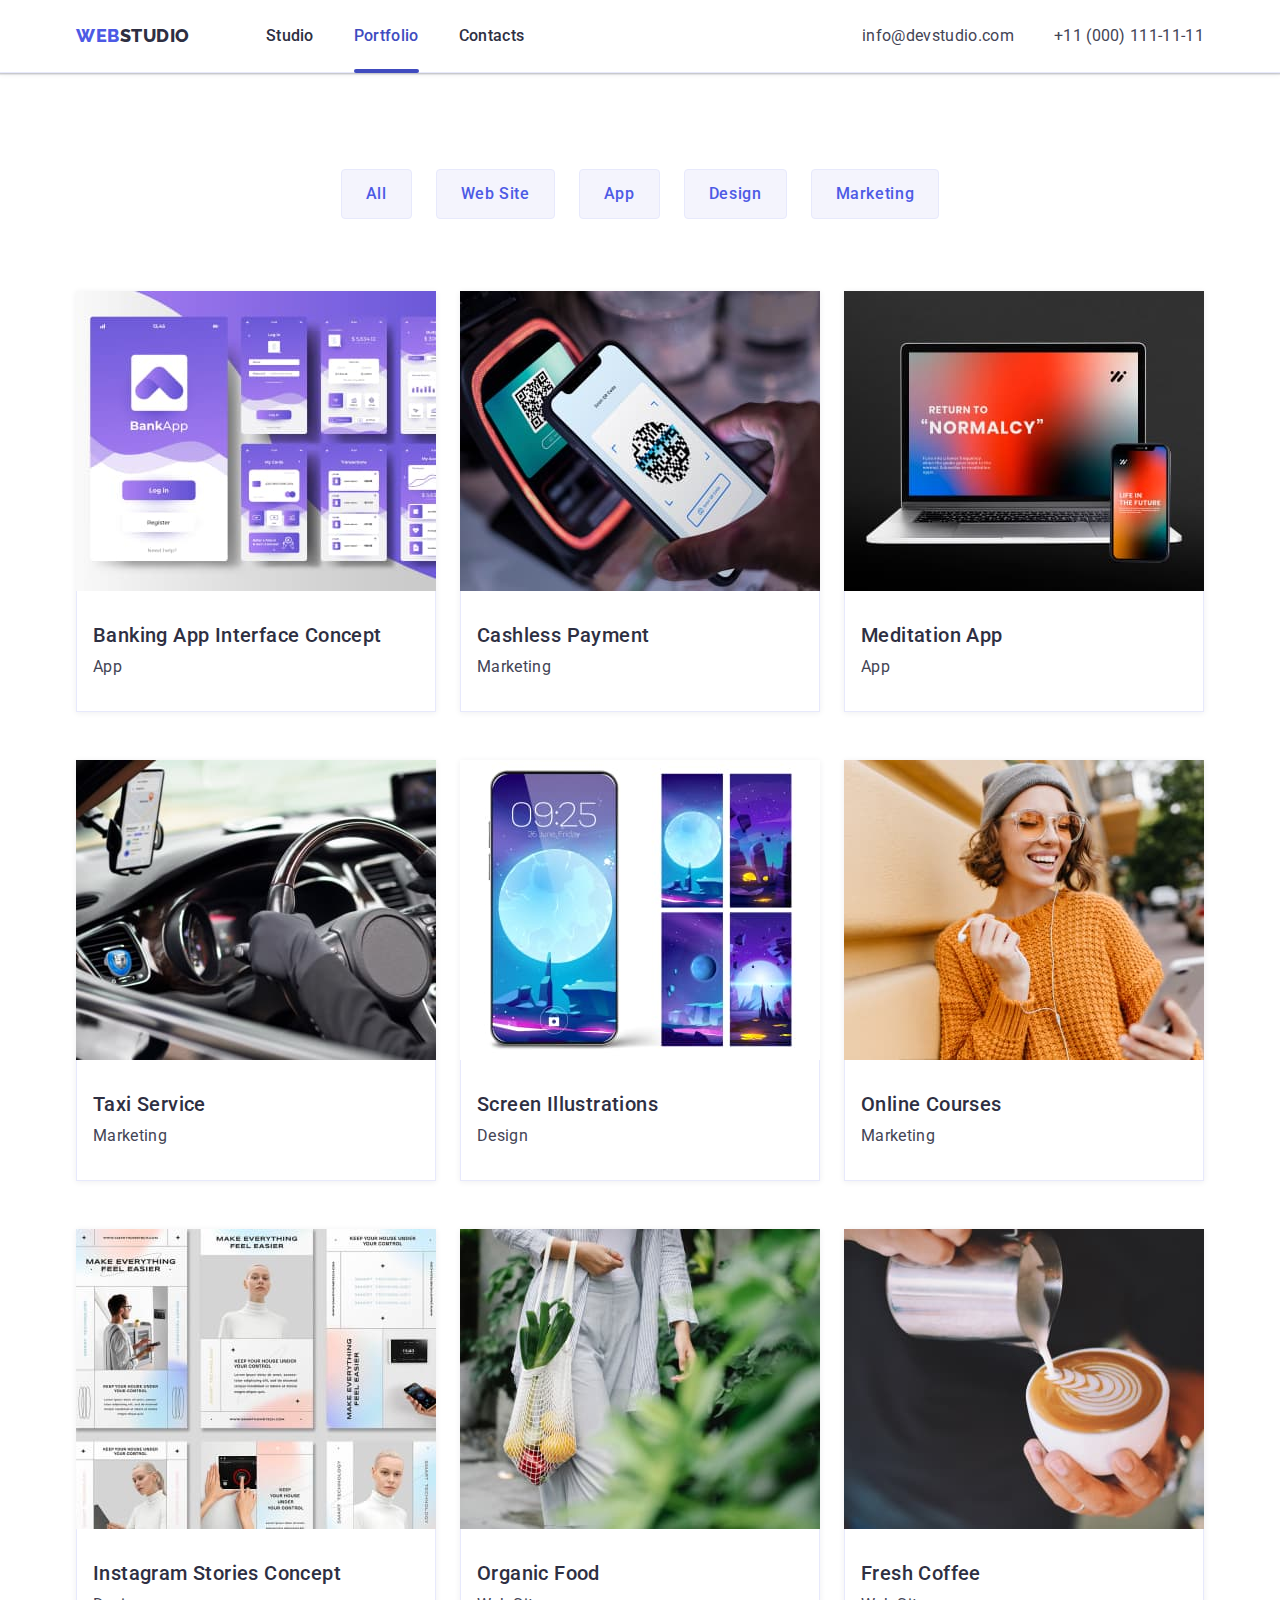
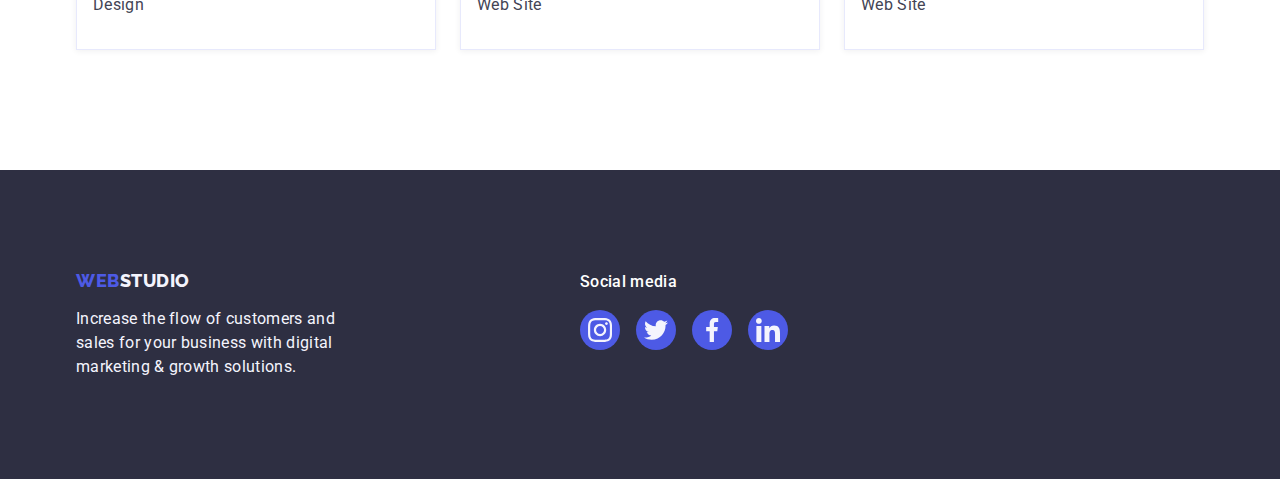
==== portfolio.html @ ffebf67d "Initial commit" ====
<!DOCTYPE html>
<html lang="en">
  <head>
    <meta charset="UTF-8" />
    <meta http-equiv="X-UA-Compatible" content="IE=edge" />
    <meta name="viewport" content="width=device-width, initial-scale=1.0" />
    <title>Portfolio</title>
    <link rel="preconnect" href="https://fonts.googleapis.com" />
    <link rel="preconnect" href="https://fonts.gstatic.com" crossorigin />
    <link
      href="https://fonts.googleapis.com/css2?family=Raleway:wght@800&family=Roboto:wght@400;500;700&display=swap"
      rel="stylesheet"
    />
    <link
      rel="stylesheet"
      href="https://cdnjs.cloudflare.com/ajax/libs/modern-normalize/2.0.0/modern-normalize.min.css"
    />
    <link rel="stylesheet" href="./css/styles.css" />
  </head>
  <body>
    <header class="page-header">
      <div class="container page-header-container">
        <nav class="page-nav">
          <a class="logo link" href="./index.html"
            >Web<span class="logo-ligh">Studio</span>
          </a>
          <ul class="menu list">
            <li class="menu-item">
              <a class="menu-link link" href="./index.html">Studio</a>
            </li>

            <li class="menu-item">
              <a class="menu-link link active" href="./portfolio.html"
                >Portfolio</a
              >
            </li>
            <li class="menu-item">
              <a class="menu-link link" href="">Contacts</a>
            </li>
          </ul>
        </nav>
        <address class="contacts">
          <ul class="page-contact list">
            <li class="contact-item">
              <a class="contact-mt link" href="mailto:info@devstudio.com"
                >info@devstudio.com</a
              >
            </li>
            <li class="contact-item">
              <a class="contact-mt link" href="tel:+110001111111"
                >+11 (000) 111-11-11</a
              >
            </li>
          </ul>
        </address>
      </div>
    </header>
    <main>
      <section class="fold">
        <div class="container">
          <h1 class="visually-hidden">Portfolio</h1>
          <ul class="btn-list list">
            <li><button type="button" class="guide-btn link">All</button></li>
            <li>
              <button type="button" class="guide-btn link">Web Site</button>
            </li>
            <li><button type="button" class="guide-btn link">App</button></li>
            <li>
              <button type="button" class="guide-btn link">Design</button>
            </li>
            <li>
              <button type="button" class="guide-btn link">Marketing</button>
            </li>
          </ul>

          <ul class="all-cont list link">
            <li class="all-cont-posit">
              <a class="link all-cont-link" href=""
                ><div class="img-box">
                  <img
                    src="./images/imgof.jpg"
                    width="360"
                    alt="menu-concept"
                  />
                  <p class="img-box-txt">
                    14 Stylish and User-Friendly App Design Concepts · Task
                    Manager App · Calorie Tracker App · Exotic Fruit Ecommerce
                    App · Cloud Storage App
                  </p>
                </div>
                <div class="frame">
                  <h2 class="card-title-posit specification">
                    Banking App Interface Concept
                  </h2>
                  <p class="card-txt-posit specification-p">App</p>
                </div>
              </a>
            </li>
            <li class="all-cont-posit">
              <a class="link all-cont-link" href="">
                <div class="img-box">
                  <img
                    src="./images/imgos.jpg"
                    width="360"
                    alt="qr-code-smartphone"
                  />
                  <p class="img-box-txt">
                    14 Stylish and User-Friendly App Design Concepts · Task
                    Manager App · Calorie Tracker App · Exotic Fruit Ecommerce
                    App · Cloud Storage App
                  </p>
                </div>
                <div class="frame">
                  <h2 class="card-title-posit specification">
                    Cashless Payment
                  </h2>
                  <p class="card-txt-posit specification-p">Marketing</p>
                </div></a
              >
            </li>
            <li class="all-cont-posit">
              <a class="link all-cont-link" href="">
                <div class="img-box">
                  <img
                    src="./images/imgot.jpg"
                    width="360"
                    alt="smartphone-and-notebook"
                  />
                  <p class="img-box-txt">
                    14 Stylish and User-Friendly App Design Concepts · Task
                    Manager App · Calorie Tracker App · Exotic Fruit Ecommerce
                    App · Cloud Storage App
                  </p>
                </div>
                <div class="frame">
                  <h2 class="card-title-posit specification">Meditation App</h2>
                  <p class="card-txt-posit specification-p">App</p>
                </div></a
              >
            </li>
            <li class="all-cont-posit">
              <a class="link all-cont-link" href="">
                <div class="img-box">
                  <img
                    src="./images/imgtf.jpg"
                    width="360"
                    alt="car-interior"
                  />
                  <p class="img-box-txt">
                    14 Stylish and User-Friendly App Design Concepts · Task
                    Manager App · Calorie Tracker App · Exotic Fruit Ecommerce
                    App · Cloud Storage App
                  </p>
                </div>
                <div class="frame">
                  <h2 class="card-title-posit specification">Taxi Service</h2>
                  <p class="card-txt-posit specification-p">Marketing</p>
                </div></a
              >
            </li>
            <li class="all-cont-posit">
              <a class="link all-cont-link" href="">
                <div class="img-box">
                  <img
                    src="./images/imgts.jpg"
                    width="360"
                    alt="smartphone-moon"
                  />
                  <p class="img-box-txt">
                    14 Stylish and User-Friendly App Design Concepts · Task
                    Manager App · Calorie Tracker App · Exotic Fruit Ecommerce
                    App · Cloud Storage App
                  </p>
                </div>
                <div class="frame">
                  <h2 class="card-title-posit specification">
                    Screen Illustrations
                  </h2>
                  <p class="card-txt-posit specification-p">Design</p>
                </div></a
              >
            </li>
            <li class="all-cont-posit">
              <a class="link all-cont-link" href="">
                <div class="img-box">
                  <img src="./images/imgtt.jpg" width="360" alt="girl" />
                  <p class="img-box-txt">
                    14 Stylish and User-Friendly App Design Concepts · Task
                    Manager App · Calorie Tracker App · Exotic Fruit Ecommerce
                    App · Cloud Storage App
                  </p>
                </div>
                <div class="frame">
                  <h2 class="card-title-posit specification">Online Courses</h2>
                  <p class="card-txt-posit specification-p">Marketing</p>
                </div></a
              >
            </li>
            <li class="all-cont-posit">
              <a class="link all-cont-link" href="">
                <div class="img-box">
                  <img
                    src="./images/imgthf.jpg"
                    width="360"
                    alt="photo-woman"
                  />
                  <p class="img-box-txt">
                    14 Stylish and User-Friendly App Design Concepts · Task
                    Manager App · Calorie Tracker App · Exotic Fruit Ecommerce
                    App · Cloud Storage App
                  </p>
                </div>
                <div class="frame">
                  <h2 class="card-title-posit specification">
                    Instagram Stories Concept
                  </h2>
                  <p class="card-txt-posit specification-p">Design</p>
                </div></a
              >
            </li>
            <li class="all-cont-posit">
              <a class="link all-cont-link" href="">
                <div class="img-box">
                  <img
                    src="./images/imgths.jpg"
                    width="360"
                    alt="wegetable-in-bag"
                  />
                  <p class="img-box-txt">
                    14 Stylish and User-Friendly App Design Concepts · Task
                    Manager App · Calorie Tracker App · Exotic Fruit Ecommerce
                    App · Cloud Storage App
                  </p>
                </div>

                <div class="frame">
                  <h2 class="card-title-posit specification">Organic Food</h2>
                  <p class="card-txt-posit specification-p">Web Site</p>
                </div></a
              >
            </li>
            <li class="all-cont-posit">
              <a class="link all-cont-link" href="">
                <div class="img-box">
                  <img src="./images/imgtht.jpg" width="360" alt="cofe-late" />
                  <p class="img-box-txt">
                    14 Stylish and User-Friendly App Design Concepts · Task
                    Manager App · Calorie Tracker App · Exotic Fruit Ecommerce
                    App · Cloud Storage App
                  </p>
                </div>
                <div class="frame">
                  <h2 class="card-title-posit specification">Fresh Coffee</h2>
                  <p class="card-txt-posit specification-p">Web Site</p>
                </div></a
              >
            </li>
          </ul>
        </div>
      </section>
    </main>
    <footer class="vault">
      <div class="container vault-container">
        <div class="vault-list">
          <a class="logo link logo-valut" href="./index.html"
            >Web<span class="logo-dark">Studio</span>
          </a>
          <p class="vault-txt">
            Increase the flow of customers and sales for your business with
            digital marketing & growth solutions.
          </p>
        </div>

        <div>
          <p class="vault-soc-title">Social media</p>
          <ul class="list valut-soc-posit">
            <li class="valut-soc-list">
              <a href="https://www.instagram.com/" class="valut-links"
                ><svg class="valut-icon" width="24" height="24">
                  <use href="./images/icons.svg#instagram"></use>
                </svg>
              </a>
            </li>
            <li class="valut-soc-list">
              <a href="https://twitter.com/" class="valut-links">
                <svg class="valut-icon" width="24" height="24">
                  <use href="./images/icons.svg#twitter"></use>
                </svg>
              </a>
            </li>
            <li class="valut-soc-list">
              <a href="https://uk-ua.facebook.com/" class="valut-links"
                ><svg class="valut-icon" width="24" height="24">
                  <use href="./images/icons.svg#facebook"></use>
                </svg>
              </a>
            </li>
            <li class="valut-soc-list">
              <a href="https://www.linkedin.com/" class="valut-links"
                ><svg class="valut-icon" width="24" height="24">
                  <use href="./images/icons.svg#likedin"></use>
                </svg>
              </a>
            </li>
          </ul>
        </div>
      </div>
    </footer>
  </body>
</html>
---- css/styles.css ----
.list {
  list-style: none;
}
.link {
  text-decoration: none;
}
button {
  cursor: pointer;
}

h1,
h2,
h3,
h4,
p {
  margin-top: 0;
  margin-bottom: 0;
}
ul,
ol {
  margin-top: 0;
  margin-bottom: 0;
  margin-left: 0;
  padding: 0;
}

img {
  display: block;
}

.container {
  width: 1158px;
  margin: 0 auto;
  padding: 0 15px;
}

.visually-hidden {
  position: absolute;
  width: 1px;
  height: 1px;
  margin: -1px;
  border: 0;
  padding: 0;
  white-space: nowrap;
  clip-path: inset(100%);
  clip: rect(0 0 0 0);
  overflow: hidden;
}

.title-posit {
  margin-bottom: 72px;
}
.card-title-posit {
  margin-bottom: 8px;
}

.logo {
  display: inline-block;
  text-transform: uppercase;
  font-family: "Raleway", sans-serif;
  font-weight: 800;
  font-size: 18px;
  line-height: 1.17;
  letter-spacing: 0.03em;
  color: var(--subsid-color);
  margin-right: 76px;
}
.logo-valut {
  margin-bottom: 16px;
}

.logo-ligh {
  color: var(--ancillary-color);
}

.logo-dark {
  color: var(--log-stud-col);
}

:root {
  --subsid-color: #4d5ae5;
  --logo-font: "Raleway", sans-serif;
  --dark-bgr: #2e2f42;
  --ancillary-color: #2e2f42;
  --backgr-color: #ffffff;
  --log-stud-col: #f4f4fd;
  --body-color: #434455;
  --backgr-btn: #404bbf;
  --fold-btn-color: #e7e9fc;
  --frame-custom-color: #8e8f99;
  --hfsoc-valut: #31d0aa;
  --modal-color: #fcfcfc;
}

body {
  font-family: "Raleway", sans-serif;
  font-family: "Roboto", sans-serif;
  background-color: var(--backgr-color);
  color: var(--body-color);
}

.page-header {
  background-color: color #e7e9fc;
  display: flex;
  border-bottom: 1px solid #e7e9fc;
  position: relative;
  color: var(--backgr-btn);
  box-shadow: 0px 2px 1px rgba(46, 47, 66, 0.08),
    0px 1px 1px rgba(46, 47, 66, 0.16), 0px 1px 6px rgba(46, 47, 66, 0.08);
}

.page-header-container {
  display: flex;
  align-items: center;
}

.page-nav {
  display: flex;
  align-items: center;
}

.menu {
  display: flex;
  gap: 40px;
}

.menu-link {
  font-weight: 500;
  font-size: 16px;
  letter-spacing: 0.02em;
  line-height: 1.5;
  color: var(--ancillary-color);
  padding: 0 15px;
  display: block;
  padding: 24px 0;
  position: relative;
  transition: color 250ms cubic-bezier(0.4, 0, 0.2, 1);
}
.menu-link:hover,
.menu-link:focus {
  color: var(--backgr-btn);
}

.menu-link.active {
  color: var(--backgr-btn);
}

.menu-link.active::after {
  content: "";
  position: absolute;
  left: 0;
  bottom: -1px;
  display: block;
  width: 100%;
  height: 4px;
  border-radius: 2px;
  background-color: var(--backgr-btn);
}

.contacts {
  font-style: normal;
  line-height: 1.5;
  margin-left: auto;
}

.page-contact {
  display: flex;
  gap: 40px;
}

.contact-mt {
  font-size: 16px;
  letter-spacing: 0.02em;
  color: var(--body-color);
  padding: 24px 0;
  transition: color 250ms cubic-bezier(0.4, 0, 0.2, 1);
}
.contact-mt:hover,
.contact-mt:focus {
  color: var(--backgr-btn);
}

.order-btn {
  font-family: "Roboto", sans-serif;
  font-weight: 500;
  font-size: 16px;
  display: block;
  letter-spacing: 0.04em;
  line-height: 1.5;
  color: var(--backgr-color);
  padding: 16px 32px;
  min-width: 169px;
  background: var(--subsid-color);
  height: 56px;
  border: none;
  border-radius: 4px;
  margin: 0 auto;
  margin-top: 48px;
  transition: background-color 250ms cubic-bezier(0.4, 0, 0.2, 1);
}

.order-btn:hover,
.order-btn:focus {
  background-color: var(--backgr-btn);
  border: none;
}

.designation {
  max-width: 1440px;
  background-color: var(--ancillary-color);
  padding: 188px 0;
  margin: 0 auto;
  background-image: linear-gradient(
      to bottom,
      rgba(46, 47, 66, 0.7),
      rgba(46, 47, 66, 0.7)
    ),
    url(../images/people-office.jpg);
  background-repeat: no-repeat;
  background-position: center;
  background-size: cover;
}

.designation-title {
  max-width: 496px;
  font-weight: 700;
  font-size: 56px;
  line-height: 1.07;
  letter-spacing: 0.02em;
  color: var(--backgr-color);
  text-align: center;
  margin-left: auto;
  margin-right: auto;
}
.advantage {
  padding-top: 120px;
  padding-bottom: 120px;
}

.advantage-title {
  font-weight: 700;
  font-size: 36px;
  line-height: 1.11;
  letter-spacing: 0.02em;
  color: var(--ancillary-color);
  margin-left: auto;
  margin-right: auto;
  text-align: center;
}

.advantage-list {
  display: flex;
  gap: 24px;
}

.adv-qual {
  justify-content: left;
  width: calc((100% - 72px) / 4);
}

.title-adv {
  font-weight: 500;
  font-size: 20px;
  line-height: 1.2;
  letter-spacing: 0.02em;
  color: var(--ancillary-color);
  margin-bottom: 8px;
}
.defin-adv {
  font-size: 16px;
  letter-spacing: 0.02em;
  line-height: 1.5;
}

.frame-adv-icon {
  display: flex;
  background-color: var(--log-stud-col);
  justify-content: center;
  align-items: center;
  height: 112px;
  margin-bottom: 8px;
  border-radius: 4px;
}

.ourwork {
  padding-bottom: 120px;
}

.ourwork-title {
  font-weight: 700;
  font-size: 36px;
  line-height: 1.11;
  text-align: center;
  text-transform: capitalize;
  color: var(--ancillary-color);
}

.ourwork-list {
  display: flex;
  gap: 24px;
}
.ourwork-art {
  width: calc((100% - 48px) / 3);
}

.employ {
  background-color: var(--log-stud-col);
  padding: 120px 0;
}

.employ-title {
  font-weight: 700;
  font-size: 36px;
  line-height: 1.11;
  text-align: center;
  text-transform: capitalize;
  letter-spacing: 0.02em;
  color: var(--ancillary-color);
}

.employ-list {
  display: flex;
  gap: 24px;
  background-color: var(--log-stud-col);
}

.employ-item {
  background-color: var(--backgr-color);
  box-shadow: 0px 1px 6px rgba(46, 47, 66, 0.08),
    0px 1px 1px rgba(46, 47, 66, 0.16), 0px 2px 1px rgba(46, 47, 66, 0.08);
  border-radius: 0px 0px 4px 4px;
}

.empl-card {
  padding: 32px 0;
}

.empl {
  font-weight: 500;
  font-size: 20px;
  line-height: 1.2;
  letter-spacing: 0.02em;
  color: var(--ancillary-color);
  text-align: center;
}
.empl-prof {
  font-size: 16px;
  letter-spacing: 0.02em;
  line-height: 1.5;
  text-align: center;
}

.empl-soc-posit {
  display: flex;
  gap: 24px;
  padding-top: 8px;
  justify-content: center;
}

.empl-links {
  transition: background-color 250ms cubic-bezier(0.4, 0, 0.2, 1);
}

.empl-links {
  display: flex;
  justify-content: center;
  align-items: center;
  width: 40px;
  height: 40px;
  border-radius: 50%;
  background-color: var(--subsid-color);
}

.empl-links:hover,
.empl-links:focus {
  background-color: var(--backgr-btn);
}

.empl-icon {
  fill: var(--log-stud-col);
  width: 16px;
  height: 16px;
}

/* CUSTOM */

.custom {
  padding: 120px 0;
}

.custom-title {
  font-weight: 700;
  font-size: 36px;
  line-height: 1.11;
  text-align: center;
  text-transform: capitalize;
  letter-spacing: 0.02em;
  color: var(--ancillary-color);
  margin-bottom: 72px;
}

.list-custom-icon {
  display: flex;
  gap: 24px;
}

.list-custom-point {
  width: calc((100% - 120px) / 6);
  height: 88px;
}

.link-custom-point {
  display: flex;
  justify-content: center;
  align-items: center;
  color: var(--frame-custom-color);
  width: 100%;
  height: 100%;
  border: 1px solid var(--frame-custom-color);
  border-radius: 4px;
  transition: border-color 250ms cubic-bezier(0.4, 0, 0.2, 1),
    color 250ms cubic-bezier(0.4, 0, 0.2, 1);
}

.custom-icon {
  fill: currentColor;
  width: 104px;
  height: 56px;
}

.link-custom-point:hover,
.link-custom-point:focus {
  color: var(--backgr-btn);
  border: 1px solid var(--backgr-btn);
}

/* VALUT */

.vault-container {
  display: flex;
  justify-content: flex-start;
  gap: 120px;
  align-items: baseline;
}

.vault-list {
  margin-right: 120px;
}

.vault {
  background: var(--dark-bgr);
  padding: 100px 0;
}

.vault-txt {
  font-size: 16px;
  letter-spacing: 0.02em;
  line-height: 1.5;
  color: var(--log-stud-col);
  width: 264px;
}

.vault-soc-title {
  font-weight: 500;
  font-size: 16px;
  line-height: 1.5;
  letter-spacing: 0.02em;
  color: var(--backgr-color);

  margin-bottom: 16px;
}

.valut-soc-posit {
  display: flex;
  gap: 16px;
}

/* .valut-soc-list {
} */

.valut-links {
  display: flex;
  justify-content: center;
  align-items: center;
  width: 40px;
  height: 40px;
  border-radius: 50%;
  background-color: var(--subsid-color);
  transition: background-color 250ms cubic-bezier(0.4, 0, 0.2, 1);
}

.valut-links:hover,
.valut-links:focus {
  background-color: var(--hfsoc-valut);
}

.valut-icon {
  fill: var(--log-stud-col);
  width: 24px;
  height: 24px;
}

/* modal window */
.modal-shell {
  position: fixed;
  top: 0;
  left: 0;
  width: 100%;
  height: 100%;
  background-color: rgba(46, 47, 66, 0.4);
  transition: opacity 250ms cubic-bezier(0.4, 0, 0.2, 1),
    visibility 250ms cubic-bezier(0.4, 0, 0.2, 1);
}
.is-hidden {
  opacity: 0;
  visibility: hidden;
  pointer-events: none;
}

.modal-w {
  position: absolute;
  top: 50%;
  left: 50%;
  transform: translate(-50%, -50%) scale(1);
  width: 408px;
  min-height: 584px;
  background: var(--modal-color);
  box-shadow: 0px 1px 1px rgba(0, 0, 0, 0.14), 0px 1px 3px rgba(0, 0, 0, 0.12),
    0px 2px 1px rgba(0, 0, 0, 0.2);
  border-radius: 4px;
  transition: transform 250ms cubic-bezier(0.4, 0, 0.2, 1);
}

.close-modal-w {
  position: absolute;
  top: 24px;
  right: 24px;
  width: 24px;
  height: 24px;
  border-radius: 50%;
  display: flex;
  align-items: center;
  justify-content: center;
  background-color: var(--fold-btn-color);
  border: 1px solid rgba(0, 0, 0, 0.1);
  padding: 0;
  cursor: pointer;
  transition: background-color 250ms cubic-bezier(0.4, 0, 0.2, 1),
    border 250ms cubic-bezier(0.4, 0, 0.2, 1);
}

.close-modal-w:hover,
.close-modal-w:focus {
  fill: var(--backgr-color);

  background-color: var(--backgr-btn);
  border: none;
}

.modal-close-icon {
  transition: fill 250ms cubic-bezier(0.4, 0, 0.2, 1);
}

.modal-close-icon:hover,
.modal-close-icon:focus {
  fill: var(--backgr-color);
  border: none;
}

/*Portfolio*/

.guide-btn {
  font-family: "Roboto", sans-serif;
  font-style: normal;
  font-weight: 500;
  font-size: 16px;
  line-height: 1.5;
  color: var(--subsid-color);
  background-color: var(--log-stud-col);
  padding: 12px 24px;
  text-align: center;
  letter-spacing: 0.04em;
  border: 1px solid var(--fold-btn-color);
  border-radius: 4px;
  transition: color 250ms cubic-bezier(0.4, 0, 0.2, 1),
    background-color 250ms cubic-bezier(0.4, 0, 0.2, 1),
    border-color 250ms cubic-bezier(0.4, 0, 0.2, 1),
    box-shadow 250ms cubic-bezier(0.4, 0, 0.2, 1);
}

.guide-btn:hover,
.guide-btn:focus {
  border: 1px solid transparent;
  color: var(--backgr-color);
  background-color: var(--backgr-btn);
  box-shadow: 0px 3px 1px 0px rgba(0, 0, 0, 0.1),
    0px 2px 1px 0px rgba(0, 0, 0, 0.08), 0px 2px 2px 0px rgba(0, 0, 0, 0.12);
}

.specification {
  font-weight: 500;
  font-size: 20px;
  line-height: 1.2;
  letter-spacing: 0.02em;
  color: var(--ancillary-color);
}

.specification-p {
  letter-spacing: 0.02em;
  color: var(--body-color);
  line-height: 1.5;
}

.btn-list {
  display: flex;
  margin-bottom: 72px;
  justify-content: center;
  gap: 24px;
}

.all-cont {
  display: flex;
  flex-wrap: wrap;
  gap: 48px 24px;
}

.all-cont-link {
  display: block;
  box-shadow: 0px 1px 6px 0px rgba(46, 47, 66, 0.08);
  transition: box-shadow 250ms cubic-bezier(0.4, 0, 0.2, 1);
}

.all-cont-link:hover,
.all-cont-link:focus {
  box-shadow: 0px 1px 6px 0px rgba(46, 47, 66, 0.08),
    0px 1px 1px 0px rgba(46, 47, 66, 0.16),
    0px 2px 1px 0px rgba(46, 47, 66, 0.08);
}

.img-box {
  position: relative;
  overflow: hidden;
}

.img-box-txt {
  font-size: 16px;
  position: absolute;
  line-height: 1.5;
  top: 0;
  letter-spacing: 0.02em;
  color: var(--log-stud-col);
  background-color: var(--subsid-color);
  padding: 40px 32px;
  width: 100%;
  height: 100%;
  transform: translateY(100%);
  transition: transform 250ms cubic-bezier(0.4, 0, 0.2, 1);
}

.all-cont-link:is(:hover, :focus) .img-box-txt {
  transform: translateY(0);
}
.frame {
  border: 1px solid var(--fold-btn-color);
  border-top: none;
  padding: 32px 16px;
}
.fold {
  padding-top: 96px;
  padding-bottom: 120px;
}
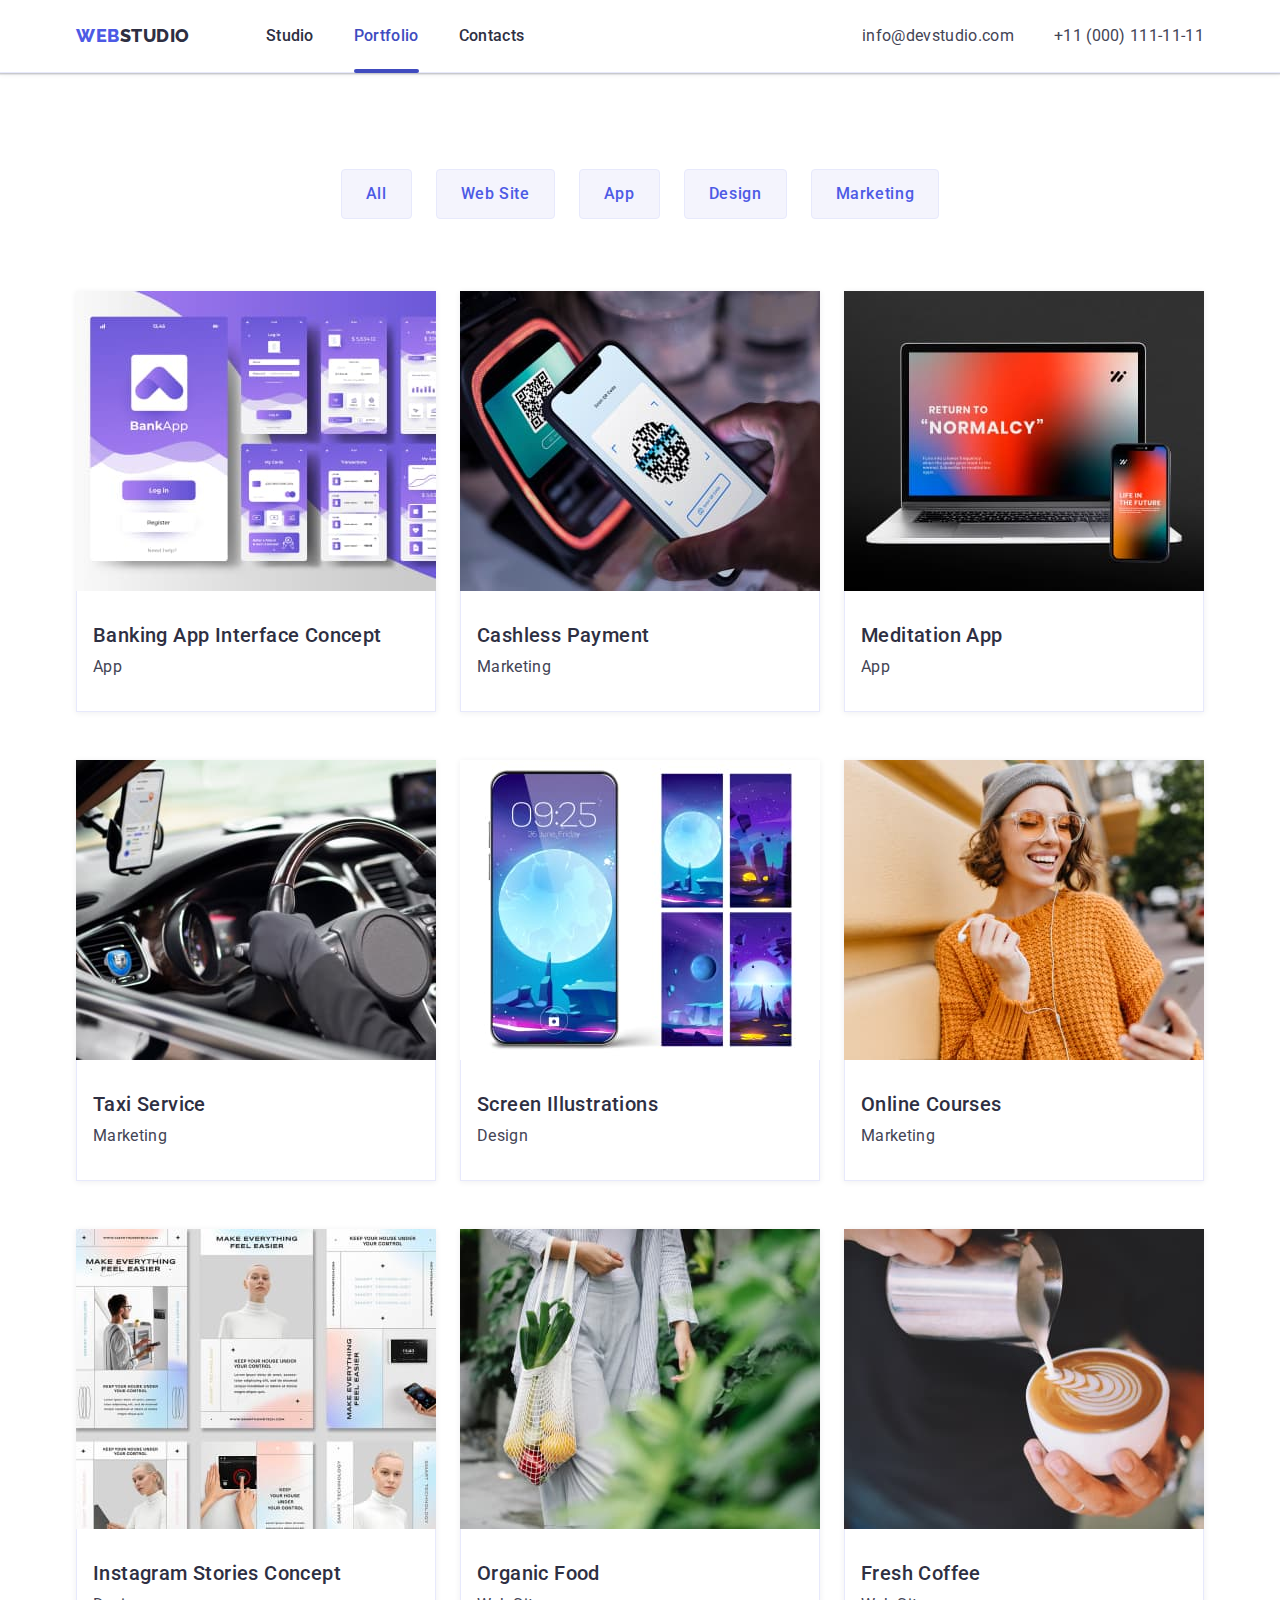
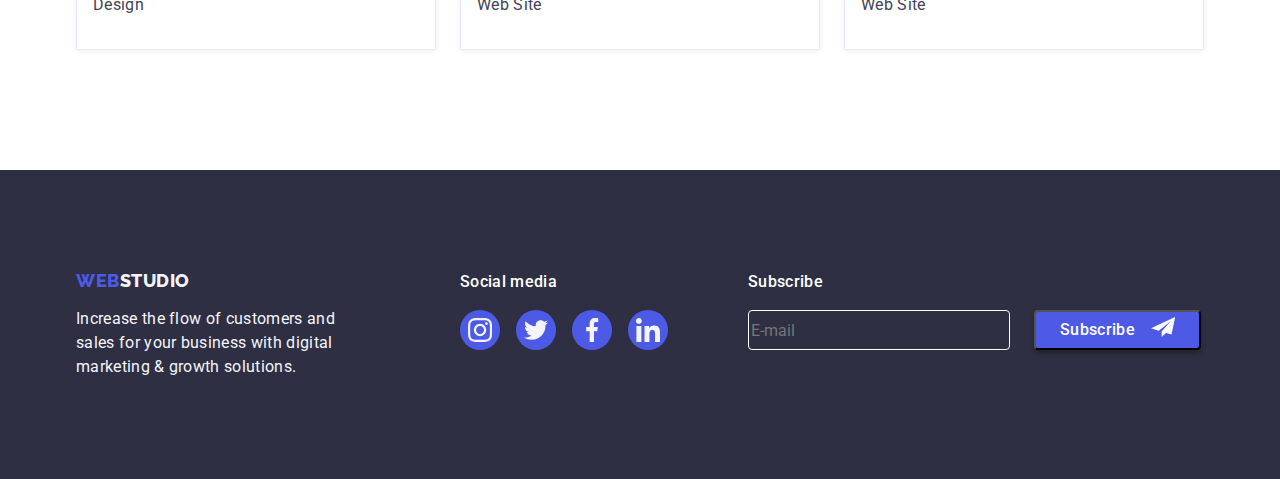
==== commit bcd1dc5a: "Update portfolio.html" ====
--- a/portfolio.html
+++ b/portfolio.html
@@ -271,7 +271,7 @@
           </p>
         </div>
 
-        <div>
+        <div class="valut-soc">
           <p class="vault-soc-title">Social media</p>
           <ul class="list valut-soc-posit">
             <li class="valut-soc-list">
@@ -304,6 +304,30 @@
             </li>
           </ul>
         </div>
+        <div class="vault-sub">
+          <p class="vault-sub-title">Subscribe</p>
+
+          <div class="valut-form-cont">
+            <form class="valut-form">
+              <input
+                type="email"
+                name="valut-email"
+                class="valut-input"
+                placeholder="E-mail"
+              />
+
+              <button type="submit" class="valut-input-btn">
+                Subscribe
+                <span>
+                  <a href=""
+                    ><svg width="24" height="24" class="subscribe-icon">
+                      <use href="./images/icons.svg#tg"></use>
+                    </svg> </a
+                ></span>
+              </button>
+            </form>
+          </div>
+        </div>
       </div>
     </footer>
   </body>
--- a/css/styles.css
+++ b/css/styles.css
@@ -353,7 +353,7 @@
 .empl-soc-posit {
   display: flex;
   gap: 24px;
-  padding-top: 8px;
+  margin-top: 8px;
   justify-content: center;
 }
 
@@ -439,7 +439,7 @@
 .vault-container {
   display: flex;
   justify-content: flex-start;
-  gap: 120px;
+  /* gap: 120px; */
   align-items: baseline;
 }
 
@@ -460,6 +460,10 @@
   width: 264px;
 }
 
+.valut-soc {
+  margin-right: 80px;
+}
+
 .vault-soc-title {
   font-weight: 500;
   font-size: 16px;
@@ -474,9 +478,6 @@
   display: flex;
   gap: 16px;
 }
-
-/* .valut-soc-list {
-} */
 
 .valut-links {
   display: flex;
@@ -500,7 +501,65 @@
   height: 24px;
 }
 
+.vault-sub {
+  display: flex;
+  flex-direction: column;
+}
+
+.valut-form {
+  display: flex;
+  justify-content: space-between;
+}
+
+.valut-form-cont {
+  width: 453px;
+}
+
+.vault-sub-title {
+  font-weight: 500;
+  font-size: 16px;
+  line-height: 1.5;
+  letter-spacing: 0.02em;
+  color: var(--backgr-color);
+  margin-bottom: 16px;
+}
+
+.valut-input {
+  border: 1px solid var(--backgr-color);
+  background-color: transparent;
+  margin-right: 24px;
+  width: 264px;
+  height: 40px;
+  border-radius: 4px;
+}
+
+.valut-input-btn {
+  background-color: var(--subsid-color);
+  font-weight: 500;
+  font-size: 16px;
+  line-height: 1.5;
+  letter-spacing: 0.02em;
+  color: var(--backgr-color);
+  padding: 0px 24px;
+  display: flex;
+  align-items: center;
+  gap: 16px;
+  border-radius: 4px;
+  box-shadow: 0px 4px 4px 0px rgba(0, 0, 0, 0.25);
+  transition: background-color 250ms cubic-bezier(0.4, 0, 0.2, 1);
+}
+
+.valut-input-btn:hover,
+.valut-input-btn:focus {
+  background-color: var(--backgr-btn);
+}
+
+.subscribe-icon {
+  fill: var(--backgr-color);
+}
+
 /* modal window */
+
 .modal-shell {
   position: fixed;
   top: 0;
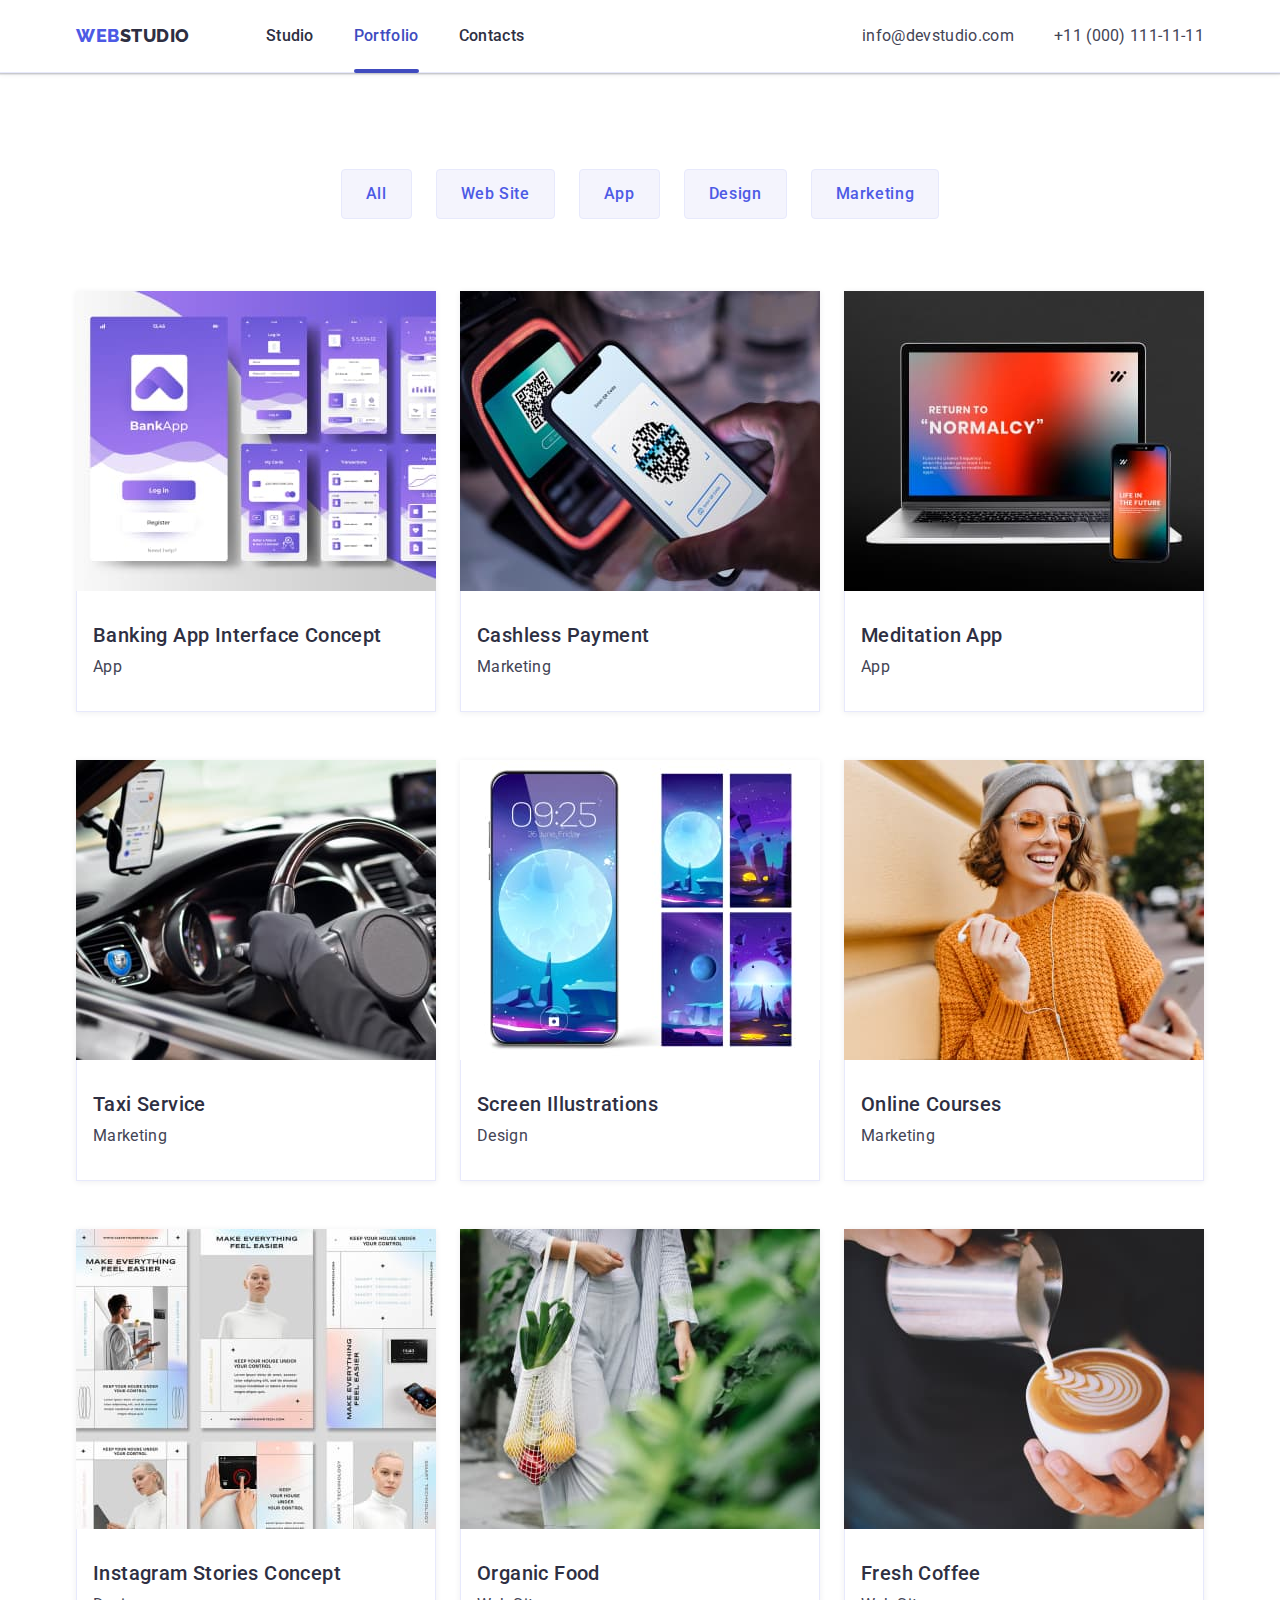
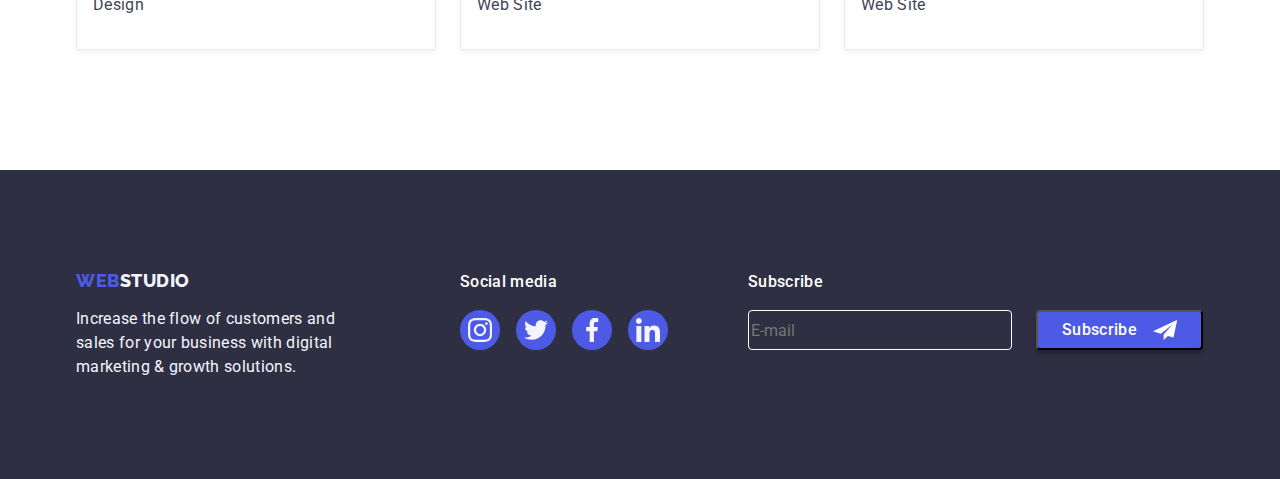
==== commit 401f9194: "Update portfolio.html" ====
--- a/portfolio.html
+++ b/portfolio.html
@@ -306,27 +306,23 @@
         </div>
         <div class="vault-sub">
           <p class="vault-sub-title">Subscribe</p>
-
-          <div class="valut-form-cont">
-            <form class="valut-form">
+          <form class="valut-form">
+            <label class="valut-form-label" for="">
               <input
                 type="email"
                 name="valut-email"
                 class="valut-input"
                 placeholder="E-mail"
-              />
-
-              <button type="submit" class="valut-input-btn">
-                Subscribe
-                <span>
-                  <a href=""
-                    ><svg width="24" height="24" class="subscribe-icon">
-                      <use href="./images/icons.svg#tg"></use>
-                    </svg> </a
-                ></span>
-              </button>
-            </form>
-          </div>
+            /></label>
+
+            <button type="submit" class="valut-input-btn">
+              Subscribe
+
+              <svg width="24" height="24" class="subscribe-icon">
+                <use href="./images/icons.svg#tg"></use>
+              </svg>
+            </button>
+          </form>
         </div>
       </div>
     </footer>
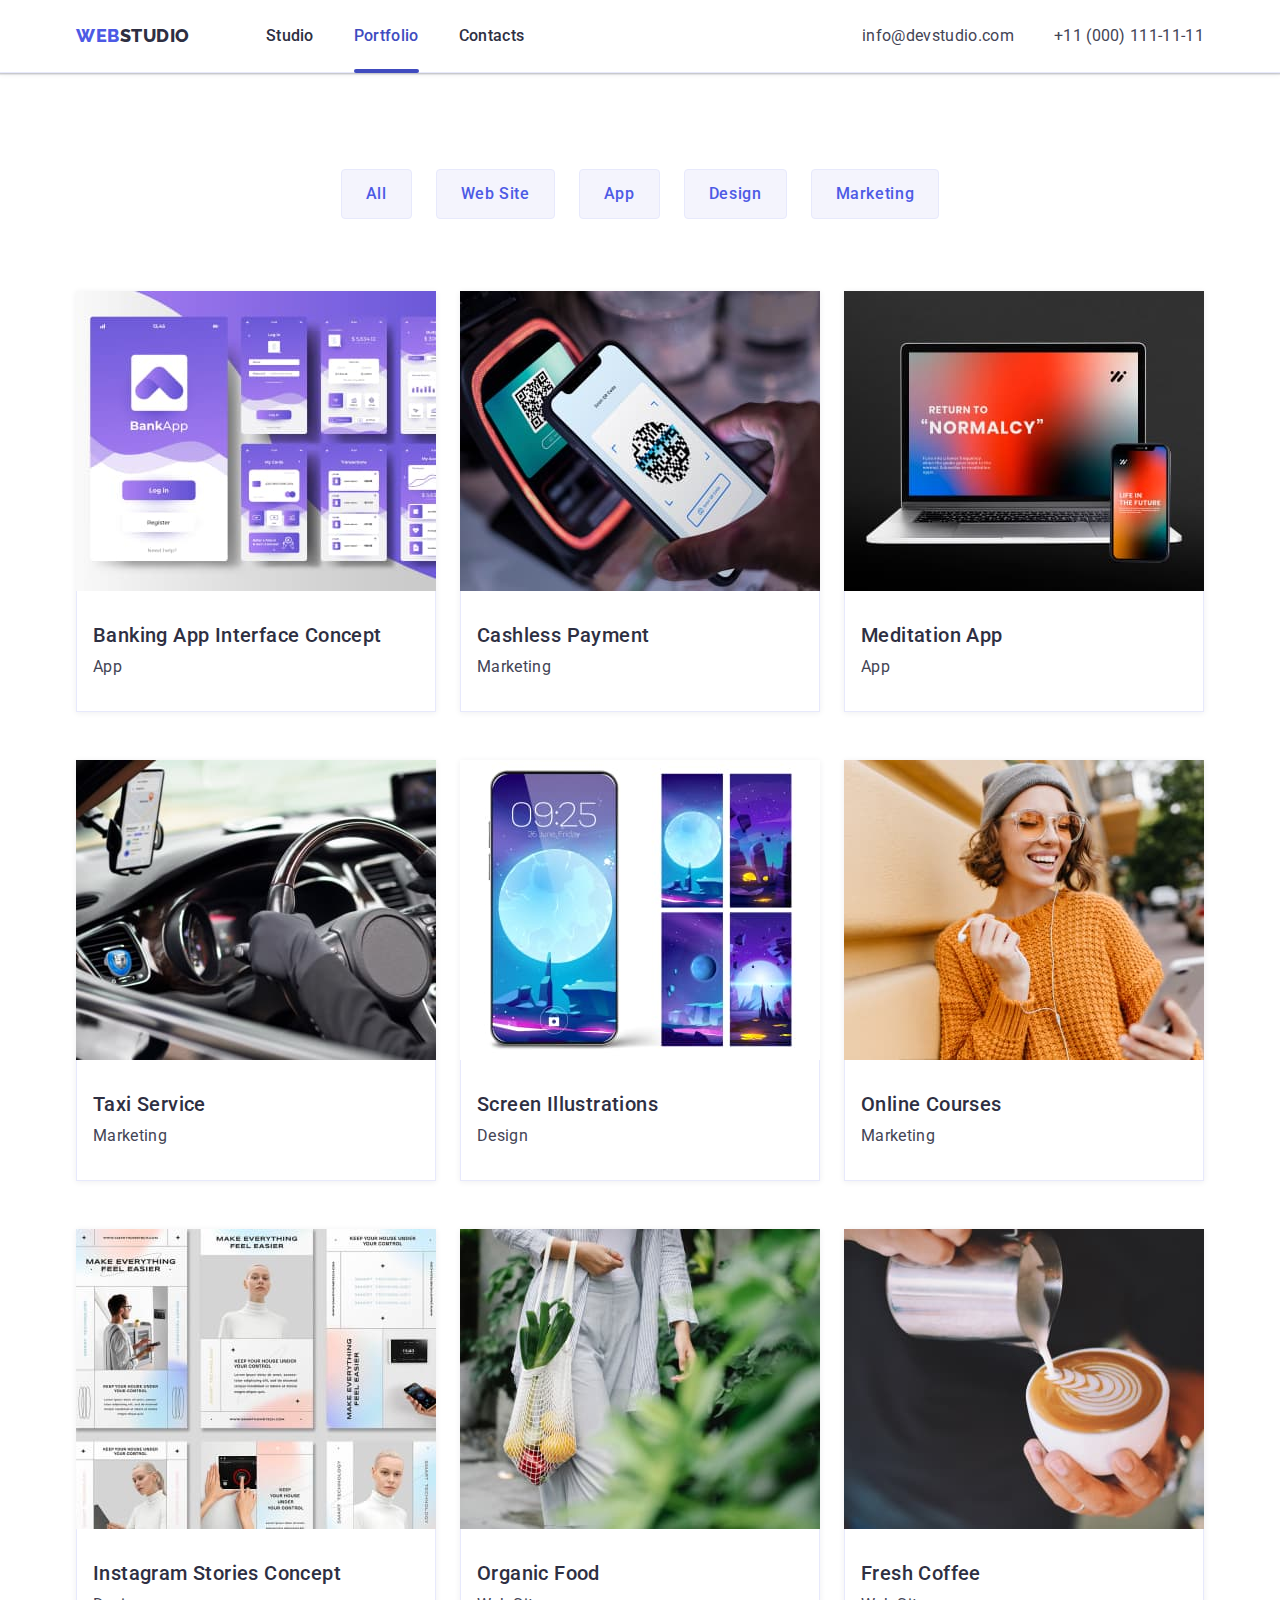
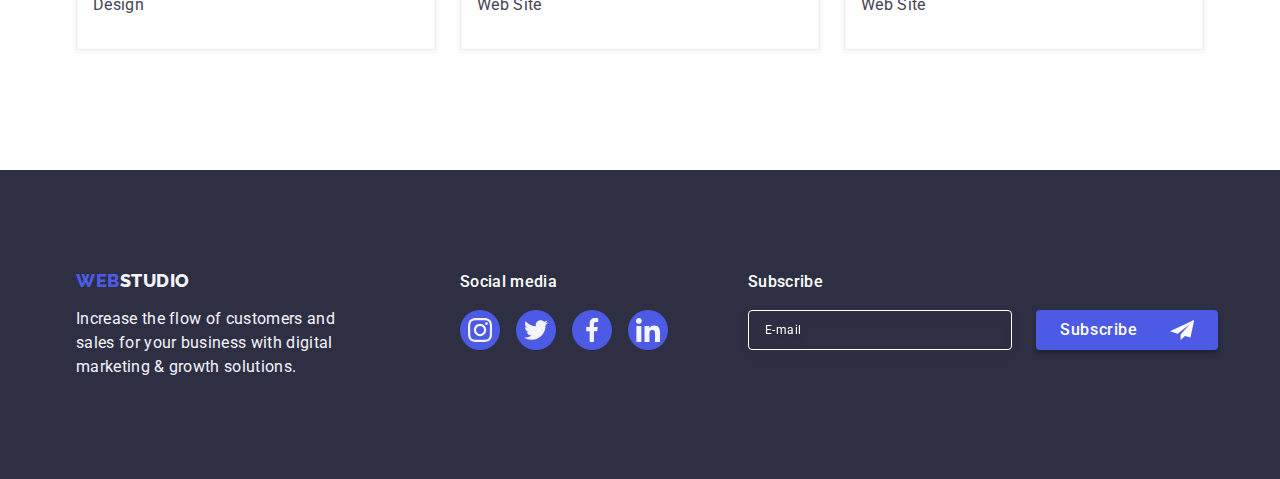
==== commit b2bd1993: "Update portfolio.html" ====
--- a/portfolio.html
+++ b/portfolio.html
@@ -307,7 +307,7 @@
         <div class="vault-sub">
           <p class="vault-sub-title">Subscribe</p>
           <form class="valut-form">
-            <label class="valut-form-label" for="">
+            <label class="valut-form-label">
               <input
                 type="email"
                 name="valut-email"
--- a/css/styles.css
+++ b/css/styles.css
@@ -508,7 +508,10 @@
 
 .valut-form {
   display: flex;
-  justify-content: space-between;
+  gap: 24px;
+}
+
+.valut-form-label {
 }
 
 .valut-form-cont {
@@ -527,24 +530,39 @@
 .valut-input {
   border: 1px solid var(--backgr-color);
   background-color: transparent;
-  margin-right: 24px;
   width: 264px;
   height: 40px;
   border-radius: 4px;
+  font-size: 12px;
+  line-height: 1.5;
+  letter-spacing: 0.04em;
+  padding-left: 16px;
+  filter: drop-shadow(0px 4px 4px rgba(0, 0, 0, 0.15));
+  color: var(--backgr-color);
+}
+
+::placeholder {
+  color: var(--backgr-color);
 }
 
 .valut-input-btn {
   background-color: var(--subsid-color);
-  font-weight: 500;
-  font-size: 16px;
-  line-height: 1.5;
-  letter-spacing: 0.02em;
+  font-family: "Roboto", sans-serif;
+  font-weight: 500;
+  font-size: 16px;
+  line-height: 1.5;
+  letter-spacing: 0.04em;
+  min-width: 165px;
+  height: 40px;
   color: var(--backgr-color);
   padding: 0px 24px;
   display: flex;
+  justify-content: center;
   align-items: center;
   gap: 16px;
+  border: none;
   border-radius: 4px;
+  cursor: pointer;
   box-shadow: 0px 4px 4px 0px rgba(0, 0, 0, 0.25);
   transition: background-color 250ms cubic-bezier(0.4, 0, 0.2, 1);
 }
@@ -555,6 +573,7 @@
 }
 
 .subscribe-icon {
+  margin-left: 16px;
   fill: var(--backgr-color);
 }
 
@@ -577,6 +596,7 @@
 }
 
 .modal-w {
+  padding: 72px 24px 24px 24px;
   position: absolute;
   top: 50%;
   left: 50%;
@@ -625,6 +645,55 @@
   fill: var(--backgr-color);
   border: none;
 }
+.modal-title {
+  font-weight: 500;
+  line-height: 1.5;
+  text-align: center;
+  letter-spacing: 0.02em;
+  color: var(--ancillary-color);
+  margin-bottom: 16px;
+}
+.modal-form {
+}
+.modal-form-cont {
+  margin-bottom: 8px;
+}
+.modal-form-label {
+  line-height: 1.17;
+  letter-spacing: 0.04em;
+  font-size: 12px;
+  color: var(--frame-custom-color);
+  display: block;
+  margin-bottom: 4px;
+}
+
+.modal-input-cont {
+  position: relative;
+}
+
+.modal-input {
+  width: 100%;
+  height: 40px;
+  border: 1px solid rgba(46, 47, 66, 0.4);
+  border-radius: 4px;
+  background-color: transparent;
+  outline: transparent;
+  padding-left: 38px;
+  transition: border-color 250ms cubic-bezier(0.4, 0, 0.2, 1);
+}
+
+.modal-input:hover,
+.modal-input:focus {
+  border-color: var(--subsid-color);
+}
+
+.modal-icon-user {
+  transform: translateY(-50%);
+  position: absolute;
+  transition: fill 250ms cubic-bezier(0.4, 0, 0.2, 1);
+  left: 16px;
+  top: 50%;
+}
 
 /*Portfolio*/
 
